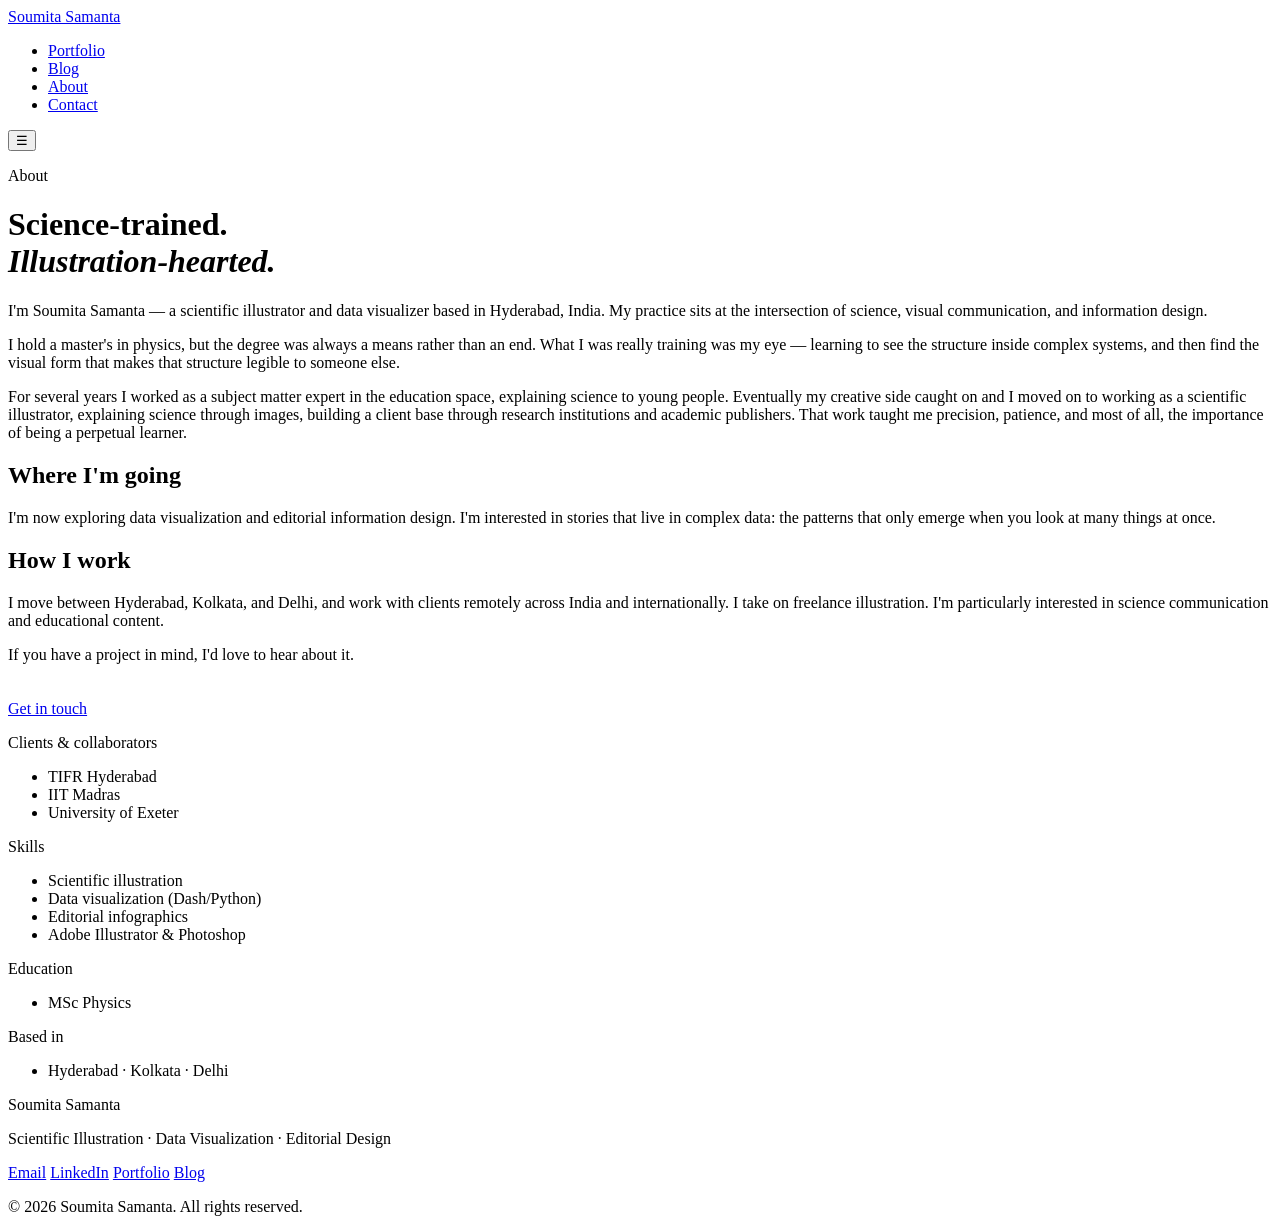
==== about.html @ adedaf54 "Add files via upload" ====
<!DOCTYPE html>
<html lang="en">
<head>
  <meta charset="UTF-8"/>
  <meta name="viewport" content="width=device-width, initial-scale=1.0"/>
  <title>About — Soumita Samanta</title>
  <link rel="stylesheet" href="css/style.css"/>
  <link rel="preconnect" href="https://fonts.googleapis.com"/>
  <link rel="preconnect" href="https://fonts.gstatic.com" crossorigin/>
  <link href="https://fonts.googleapis.com/css2?family=Cormorant+Garamond:ital,wght@0,300;0,400;0,500;1,300;1,400&family=DM+Sans:wght@300;400;500&display=swap" rel="stylesheet"/>
</head>
<body>

  <nav class="nav">
    <a href="index.html" class="nav-logo">Soumita Samanta</a>
    <ul class="nav-links">
      <li><a href="portfolio.html">Portfolio</a></li>
      <li><a href="blog.html">Blog</a></li>
      <li><a href="about.html">About</a></li>
      <li><a href="contact.html" class="nav-cta">Contact</a></li>
    </ul>
    <button class="nav-toggle" aria-label="Toggle menu">&#9776;</button>
  </nav>

  <div class="page-hero">
    <p class="page-hero-eyebrow">About</p>
    <h1 class="page-hero-title">Science-trained.<br><em style="font-style:italic; color:var(--accent)">Illustration-hearted.</em></h1>
  </div>

  <div class="about-wrap">

    <div class="about-body">
      <!-- EDIT: your about text -->
      <p>I'm Soumita Samanta — a scientific illustrator and data visualizer based in Hyderabad, India. My practice sits at the intersection of science, visual communication, and information design.</p>

      <p>I hold a master's in physics, but the degree was always a means rather than an end. What I was really training was my eye — learning to see the structure inside complex systems, and then find the visual form that makes that structure legible to someone else.</p>

      <p>For several years I worked as a subject matter expert in the education space, explaining science to young people. Eventually my creative side caught on and I moved on to working as a scientific illustrator, explaining science through images, building a client base through research institutions and academic publishers. That work taught me precision, patience, and most of all, the importance of being a perpetual learner. </p>

      <h2>Where I'm going</h2>

      <p>I'm now exploring data visualization and editorial information design. I'm interested in stories that live in complex data: the patterns that only emerge when you look at many things at once.</p>


      <h2>How I work</h2>

      <p>I move between Hyderabad, Kolkata, and Delhi, and work with clients remotely across India and internationally. I take on freelance illustration. I'm particularly interested in science communication and educational content.</p>

      <p>If you have a project in mind, I'd love to hear about it.</p>

      <div style="margin-top: 36px;">
        <a href="contact.html" class="btn-primary">Get in touch</a>
      </div>
    </div>

    <aside class="about-sidebar">

      <div class="sidebar-block">
        <p class="sidebar-label">Clients &amp; collaborators</p>
        <ul class="sidebar-list">
          <li>TIFR Hyderabad</li>
          <li>IIT Madras</li>
          <li>University of Exeter</li>
        </ul>
      </div>

      <div class="sidebar-block">
        <p class="sidebar-label">Skills</p>
        <ul class="sidebar-list">
          <li>Scientific illustration</li>
          <li>Data visualization (Dash/Python)</li>
          <li>Editorial infographics</li>
          <li>Adobe Illustrator &amp; Photoshop</li>
        </ul>
      </div>

      <div class="sidebar-block">
        <p class="sidebar-label">Education</p>
        <ul class="sidebar-list">
          <li>MSc Physics</li>
        </ul>
      </div>

      <div class="sidebar-block">
        <p class="sidebar-label">Based in</p>
        <ul class="sidebar-list">
          <li>Hyderabad · Kolkata · Delhi</li>
        </ul>
      </div>

    </aside>
  </div>

  <footer class="footer">
    <div class="footer-inner">
      <p class="footer-name">Soumita Samanta</p>
      <p class="footer-tagline">Scientific Illustration · Data Visualization · Editorial Design</p>
      <div class="footer-links">
        <a href="mailto:soumitasketches@gmail.com">Email</a>
        <a href="https://www.linkedin.com/in/soumita-samanta723/" target="_blank">LinkedIn</a>
        <a href="portfolio.html">Portfolio</a>
        <a href="blog.html">Blog</a>
      </div>
      <p class="footer-copy">© 2026 Soumita Samanta. All rights reserved.</p>
    </div>
  </footer>

  <script src="js/main.js"></script>
</body>
</html>
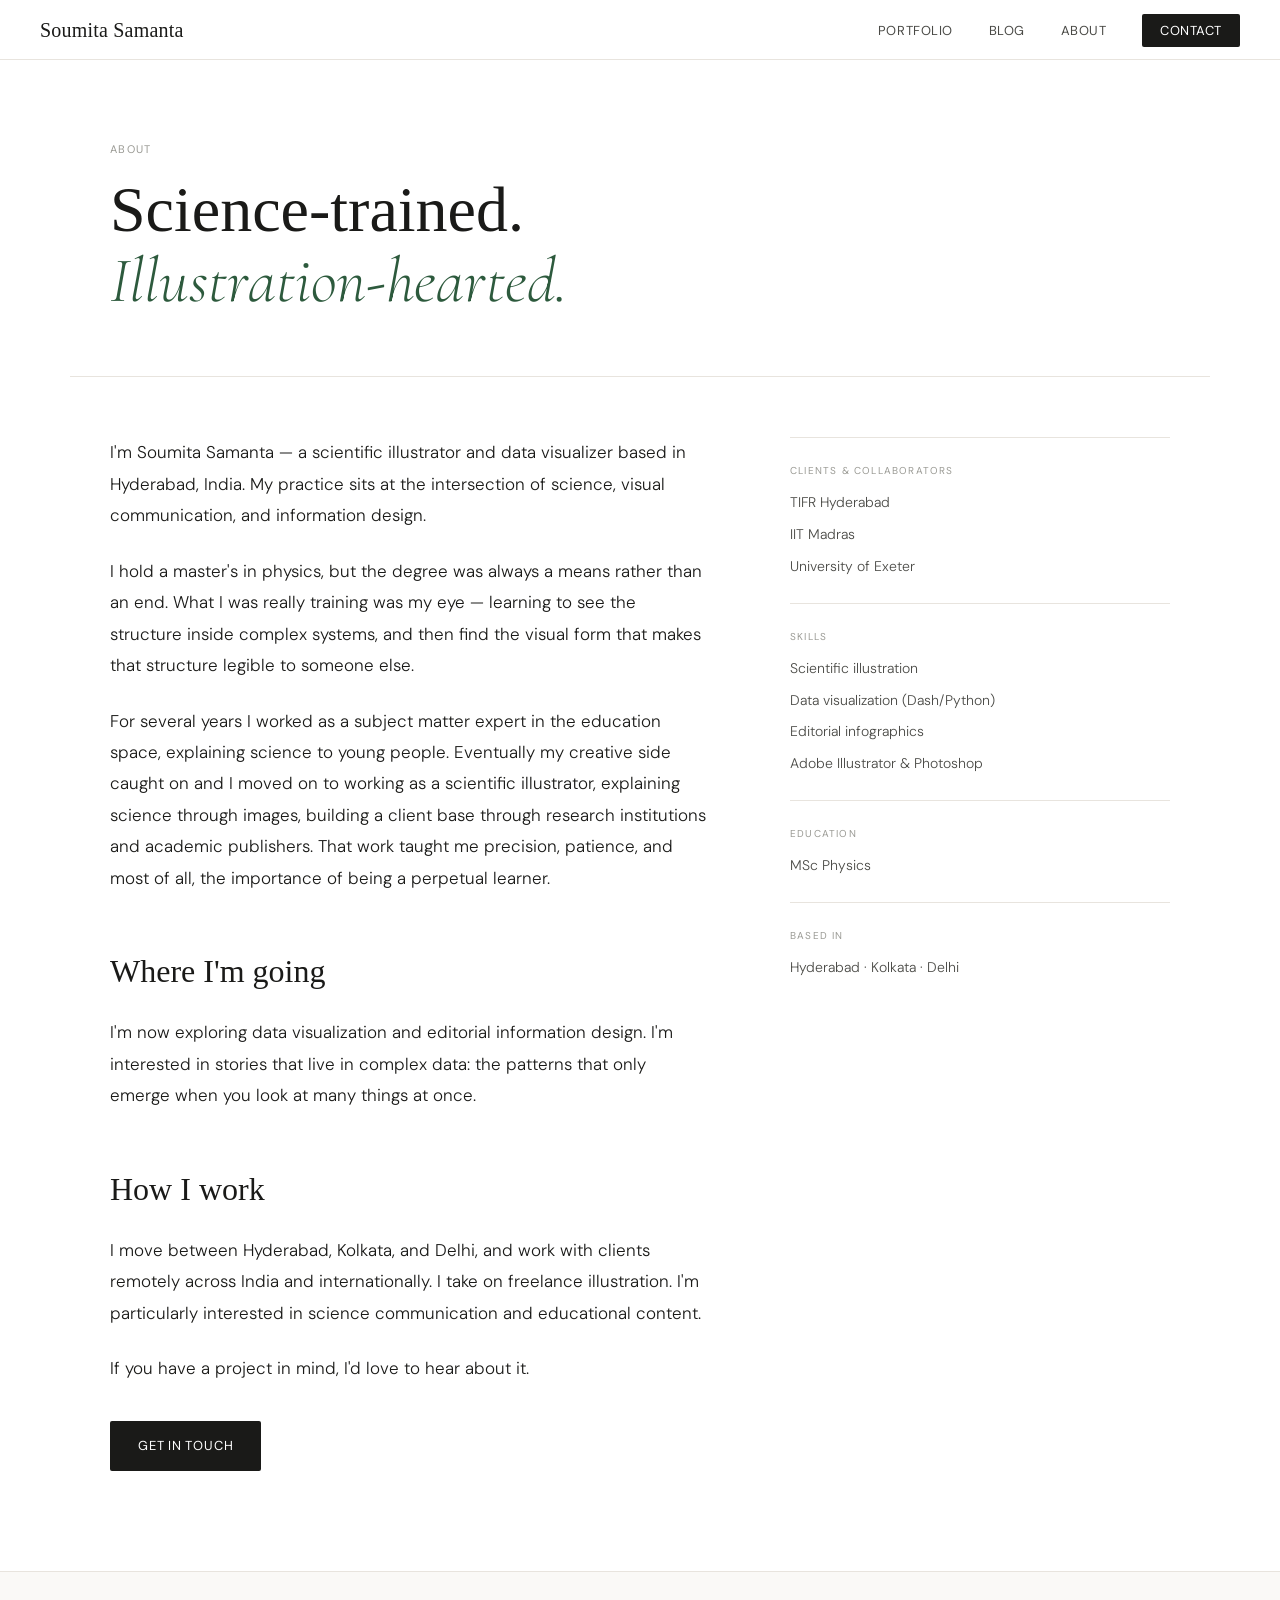
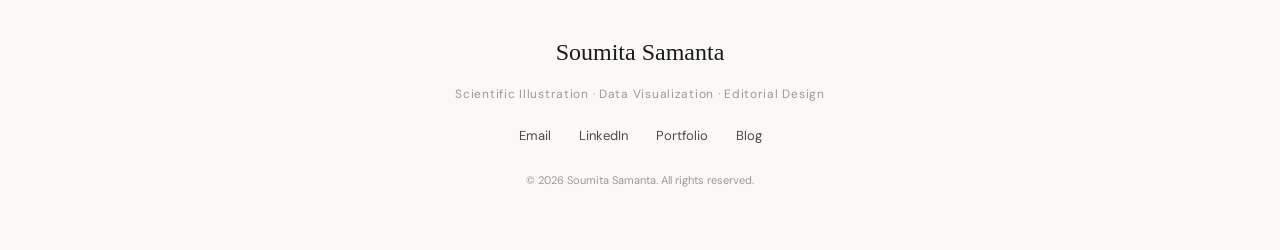
==== commit 0431cc57: "Update about.html" ====
--- a/about.html
+++ b/about.html
@@ -4,7 +4,7 @@
   <meta charset="UTF-8"/>
   <meta name="viewport" content="width=device-width, initial-scale=1.0"/>
   <title>About — Soumita Samanta</title>
-  <link rel="stylesheet" href="css/style.css"/>
+  <link rel="stylesheet" href="style.css"/>
   <link rel="preconnect" href="https://fonts.googleapis.com"/>
   <link rel="preconnect" href="https://fonts.gstatic.com" crossorigin/>
   <link href="https://fonts.googleapis.com/css2?family=Cormorant+Garamond:ital,wght@0,300;0,400;0,500;1,300;1,400&family=DM+Sans:wght@300;400;500&display=swap" rel="stylesheet"/>
@@ -105,6 +105,6 @@
     </div>
   </footer>
 
-  <script src="js/main.js"></script>
+  <script src="main.js"></script>
 </body>
 </html>
--- a/style.css
+++ b/style.css
@@ -0,0 +1,775 @@
+/* =============================================
+   SOUMITA SAMANTA — PORTFOLIO SITE
+   Clean, editorial, minimal white
+   Fonts: Cormorant Garamond (display) + DM Sans (body)
+   ============================================= */
+
+*, *::before, *::after { box-sizing: border-box; margin: 0; padding: 0; }
+
+:root {
+  --white: #ffffff;
+  --off-white: #faf9f7;
+  --paper: #f4f1ec;
+  --ink: #1a1a18;
+  --ink-mid: #4a4a46;
+  --ink-light: #9a9a94;
+  --accent: #2d5a3d;
+  --accent-warm: #8b4a2a;
+  --border: #e8e4de;
+  --font-display: 'Cormorant Garamond', Georgia, serif;
+  --font-body: 'DM Sans', system-ui, sans-serif;
+  --max-w: 1140px;
+  --radius: 2px;
+  --transition: 0.2s ease;
+}
+
+html { scroll-behavior: smooth; }
+
+body {
+  font-family: var(--font-body);
+  font-size: 16px;
+  color: var(--ink);
+  background: var(--white);
+  line-height: 1.7;
+  -webkit-font-smoothing: antialiased;
+}
+
+/* ---- NAV ---- */
+.nav {
+  position: sticky;
+  top: 0;
+  z-index: 100;
+  background: rgba(255,255,255,0.95);
+  backdrop-filter: blur(8px);
+  border-bottom: 1px solid var(--border);
+  display: flex;
+  align-items: center;
+  justify-content: space-between;
+  padding: 0 40px;
+  height: 60px;
+}
+
+.nav-logo {
+  font-family: var(--font-display);
+  font-size: 20px;
+  font-weight: 400;
+  color: var(--ink);
+  text-decoration: none;
+  letter-spacing: 0.01em;
+}
+
+.nav-links {
+  list-style: none;
+  display: flex;
+  gap: 36px;
+  align-items: center;
+}
+
+.nav-links a {
+  font-size: 13px;
+  font-weight: 400;
+  color: var(--ink-mid);
+  text-decoration: none;
+  letter-spacing: 0.04em;
+  text-transform: uppercase;
+  transition: color var(--transition);
+}
+
+.nav-links a:hover { color: var(--ink); }
+
+.nav-cta {
+  background: var(--ink) !important;
+  color: var(--white) !important;
+  padding: 8px 18px !important;
+  border-radius: var(--radius) !important;
+  transition: background var(--transition) !important;
+}
+
+.nav-cta:hover { background: var(--accent) !important; }
+
+.nav-toggle { display: none; background: none; border: none; font-size: 20px; cursor: pointer; }
+
+/* ---- HERO ---- */
+.hero {
+  max-width: var(--max-w);
+  margin: 0 auto;
+  padding: 100px 40px 80px;
+  display: grid;
+  grid-template-columns: 1fr 1fr;
+  gap: 80px;
+  align-items: center;
+  min-height: 80vh;
+}
+
+.hero-eyebrow {
+  font-size: 12px;
+  text-transform: uppercase;
+  letter-spacing: 0.12em;
+  color: var(--ink-light);
+  margin-bottom: 20px;
+  font-weight: 400;
+}
+
+.hero-title {
+  font-family: var(--font-display);
+  font-size: clamp(48px, 6vw, 80px);
+  font-weight: 300;
+  line-height: 1.05;
+  color: var(--ink);
+  margin-bottom: 24px;
+}
+
+.hero-title em {
+  font-style: italic;
+  color: var(--accent);
+}
+
+.hero-body {
+  font-size: 17px;
+  color: var(--ink-mid);
+  max-width: 420px;
+  line-height: 1.75;
+  margin-bottom: 36px;
+  font-weight: 300;
+}
+
+.hero-actions { display: flex; gap: 16px; align-items: center; }
+
+.btn-primary {
+  display: inline-block;
+  background: var(--ink);
+  color: var(--white);
+  padding: 13px 28px;
+  font-size: 13px;
+  font-weight: 400;
+  letter-spacing: 0.06em;
+  text-transform: uppercase;
+  text-decoration: none;
+  border-radius: var(--radius);
+  transition: background var(--transition);
+}
+
+.btn-primary:hover { background: var(--accent); }
+
+.btn-ghost {
+  display: inline-block;
+  color: var(--ink-mid);
+  font-size: 13px;
+  font-weight: 400;
+  letter-spacing: 0.04em;
+  text-decoration: none;
+  border-bottom: 1px solid var(--border);
+  padding-bottom: 2px;
+  transition: color var(--transition), border-color var(--transition);
+}
+
+.btn-ghost:hover { color: var(--ink); border-color: var(--ink); }
+
+.hero-image { display: flex; align-items: center; justify-content: center; }
+
+.hero-placeholder {
+  width: 360px;
+  height: 360px;
+  border-radius: 50%;
+  background: var(--paper);
+  position: relative;
+  display: flex;
+  align-items: center;
+  justify-content: center;
+}
+
+.hero-image-wrap {
+  width: 100%;
+  max-width: 460px;
+}
+
+.placeholder-ring {
+  position: absolute;
+  border-radius: 50%;
+  border: 1px solid var(--border);
+}
+.r1 { width: 360px; height: 360px; }
+.r2 { width: 280px; height: 280px; }
+.r3 { width: 200px; height: 200px; }
+
+.placeholder-label {
+  font-size: 12px;
+  color: var(--ink-light);
+  font-family: var(--font-body);
+  text-align: center;
+}
+
+/* ---- SECTIONS ---- */
+.section {
+  max-width: var(--max-w);
+  margin: 0 auto;
+  padding: 80px 40px;
+  border-top: 1px solid var(--border);
+}
+
+.section-header {
+  display: flex;
+  justify-content: space-between;
+  align-items: baseline;
+  margin-bottom: 48px;
+}
+
+.section-title {
+  font-family: var(--font-display);
+  font-size: 36px;
+  font-weight: 300;
+  color: var(--ink);
+}
+
+.section-link {
+  font-size: 13px;
+  color: var(--ink-mid);
+  text-decoration: none;
+  letter-spacing: 0.04em;
+  transition: color var(--transition);
+}
+
+.section-link:hover { color: var(--ink); }
+
+/* ---- GRIDS ---- */
+.grid-3 {
+  display: grid;
+  grid-template-columns: repeat(3, 1fr);
+  gap: 32px;
+}
+
+.grid-2 {
+  display: grid;
+  grid-template-columns: repeat(2, 1fr);
+  gap: 32px;
+}
+
+/* ---- CARDS ---- */
+.card {
+  border: 1px solid var(--border);
+  border-radius: var(--radius);
+  overflow: hidden;
+  cursor: pointer;
+  transition: border-color var(--transition), transform var(--transition);
+  background: var(--white);
+}
+
+.card:hover { border-color: var(--ink-mid); transform: translateY(-2px); }
+
+.card-img {
+  height: 200px;
+  display: flex;
+  align-items: center;
+  justify-content: center;
+  overflow: hidden;
+}
+
+.card-img img { width: 100%; height: 100%; object-fit: cover; }
+
+.card-img-placeholder {
+  font-size: 12px;
+  color: var(--ink-light);
+  font-family: var(--font-body);
+}
+
+.card-body { padding: 24px; }
+
+.card-tag {
+  font-size: 10px;
+  text-transform: uppercase;
+  letter-spacing: 0.1em;
+  color: var(--ink-light);
+  display: block;
+  margin-bottom: 10px;
+}
+
+.card-title {
+  font-family: var(--font-display);
+  font-size: 20px;
+  font-weight: 400;
+  line-height: 1.3;
+  margin-bottom: 10px;
+  color: var(--ink);
+}
+
+.card-desc {
+  font-size: 14px;
+  color: var(--ink-mid);
+  line-height: 1.65;
+  margin-bottom: 16px;
+  font-weight: 300;
+}
+
+.card-link {
+  font-size: 13px;
+  color: var(--accent);
+  text-decoration: none;
+  font-weight: 400;
+  transition: color var(--transition);
+}
+
+.card-link:hover { color: var(--ink); }
+
+/* ---- ABOUT STRIP ---- */
+.about-strip {
+  background: var(--paper);
+  border-top: 1px solid var(--border);
+  border-bottom: 1px solid var(--border);
+  padding: 80px 40px;
+}
+
+.about-strip-inner {
+  max-width: var(--max-w);
+  margin: 0 auto;
+  display: grid;
+  grid-template-columns: 1fr 1fr;
+  gap: 80px;
+  align-items: start;
+}
+
+.about-strip-eyebrow {
+  font-size: 11px;
+  text-transform: uppercase;
+  letter-spacing: 0.12em;
+  color: var(--ink-light);
+  margin-bottom: 16px;
+}
+
+.about-strip-title {
+  font-family: var(--font-display);
+  font-size: 42px;
+  font-weight: 300;
+  line-height: 1.1;
+  margin-bottom: 20px;
+}
+
+.about-strip-body {
+  font-size: 15px;
+  color: var(--ink-mid);
+  font-weight: 300;
+  line-height: 1.75;
+  margin-bottom: 28px;
+}
+
+.clients-label {
+  font-size: 11px;
+  text-transform: uppercase;
+  letter-spacing: 0.1em;
+  color: var(--ink-light);
+  margin-bottom: 16px;
+  margin-top: 8px;
+}
+
+.clients-list {
+  list-style: none;
+  display: flex;
+  flex-direction: column;
+  gap: 12px;
+}
+
+.clients-list li {
+  font-family: var(--font-display);
+  font-size: 22px;
+  font-weight: 300;
+  color: var(--ink-mid);
+  border-bottom: 1px solid var(--border);
+  padding-bottom: 12px;
+}
+
+/* ---- BLOG CARDS ---- */
+.blog-card {
+  padding: 32px 0;
+  border-bottom: 1px solid var(--border);
+}
+
+.blog-date {
+  font-size: 11px;
+  text-transform: uppercase;
+  letter-spacing: 0.1em;
+  color: var(--ink-light);
+  display: block;
+  margin-bottom: 10px;
+}
+
+.blog-title {
+  font-family: var(--font-display);
+  font-size: 24px;
+  font-weight: 400;
+  line-height: 1.3;
+  margin-bottom: 10px;
+}
+
+.blog-title a {
+  color: var(--ink);
+  text-decoration: none;
+  transition: color var(--transition);
+}
+
+.blog-title a:hover { color: var(--accent); }
+
+.blog-excerpt {
+  font-size: 14px;
+  color: var(--ink-mid);
+  font-weight: 300;
+  line-height: 1.65;
+  margin-bottom: 14px;
+}
+
+/* ---- FOOTER ---- */
+.footer {
+  border-top: 1px solid var(--border);
+  background: var(--off-white);
+  padding: 60px 40px;
+}
+
+.footer-inner {
+  max-width: var(--max-w);
+  margin: 0 auto;
+  display: flex;
+  flex-direction: column;
+  align-items: center;
+  gap: 12px;
+  text-align: center;
+}
+
+.footer-name {
+  font-family: var(--font-display);
+  font-size: 24px;
+  font-weight: 300;
+}
+
+.footer-tagline {
+  font-size: 12px;
+  color: var(--ink-light);
+  letter-spacing: 0.06em;
+}
+
+.footer-links {
+  display: flex;
+  gap: 28px;
+  margin: 8px 0;
+}
+
+.footer-links a {
+  font-size: 13px;
+  color: var(--ink-mid);
+  text-decoration: none;
+  transition: color var(--transition);
+}
+
+.footer-links a:hover { color: var(--ink); }
+
+.footer-copy {
+  font-size: 11px;
+  color: var(--ink-light);
+  margin-top: 4px;
+}
+
+/* ---- PAGE HERO (inner pages) ---- */
+.page-hero {
+  max-width: var(--max-w);
+  margin: 0 auto;
+  padding: 80px 40px 60px;
+  border-bottom: 1px solid var(--border);
+}
+
+.page-hero-eyebrow {
+  font-size: 11px;
+  text-transform: uppercase;
+  letter-spacing: 0.12em;
+  color: var(--ink-light);
+  margin-bottom: 16px;
+}
+
+.page-hero-title {
+  font-family: var(--font-display);
+  font-size: clamp(40px, 5vw, 64px);
+  font-weight: 300;
+  line-height: 1.1;
+}
+
+.page-hero-body {
+  font-size: 17px;
+  color: var(--ink-mid);
+  font-weight: 300;
+  max-width: 560px;
+  margin-top: 16px;
+  line-height: 1.75;
+}
+
+/* ---- PORTFOLIO FILTER ---- */
+.filter-bar {
+  max-width: var(--max-w);
+  margin: 0 auto;
+  padding: 32px 40px 0;
+  display: flex;
+  gap: 8px;
+  flex-wrap: wrap;
+}
+
+.filter-btn {
+  background: none;
+  border: 1px solid var(--border);
+  color: var(--ink-mid);
+  font-family: var(--font-body);
+  font-size: 12px;
+  letter-spacing: 0.06em;
+  text-transform: uppercase;
+  padding: 7px 16px;
+  border-radius: 100px;
+  cursor: pointer;
+  transition: all var(--transition);
+}
+
+.filter-btn:hover, .filter-btn.active {
+  background: var(--ink);
+  color: var(--white);
+  border-color: var(--ink);
+}
+
+/* ---- PORTFOLIO GRID ---- */
+.portfolio-grid {
+  max-width: var(--max-w);
+  margin: 0 auto;
+  padding: 40px 40px 80px;
+  display: grid;
+  grid-template-columns: repeat(auto-fill, minmax(320px, 1fr));
+  gap: 32px;
+}
+
+.portfolio-item { display: none; }
+.portfolio-item.visible { display: block; }
+
+/* ---- BLOG LIST ---- */
+.blog-list {
+  max-width: 720px;
+  margin: 0 auto;
+  padding: 60px 40px 80px;
+}
+
+.blog-list-item {
+  display: grid;
+  grid-template-columns: 100px 1fr;
+  gap: 32px;
+  padding: 36px 0;
+  border-bottom: 1px solid var(--border);
+  align-items: start;
+}
+
+.blog-list-date {
+  font-size: 12px;
+  color: var(--ink-light);
+  text-transform: uppercase;
+  letter-spacing: 0.08em;
+  line-height: 1.4;
+  padding-top: 4px;
+}
+
+.blog-list-title {
+  font-family: var(--font-display);
+  font-size: 26px;
+  font-weight: 400;
+  line-height: 1.25;
+  margin-bottom: 10px;
+}
+
+.blog-list-title a {
+  color: var(--ink);
+  text-decoration: none;
+  transition: color var(--transition);
+}
+
+.blog-list-title a:hover { color: var(--accent); }
+
+.blog-list-excerpt {
+  font-size: 14px;
+  color: var(--ink-mid);
+  font-weight: 300;
+  line-height: 1.65;
+  margin-bottom: 12px;
+}
+
+/* ---- BLOG POST ---- */
+.post-wrap {
+  max-width: 680px;
+  margin: 0 auto;
+  padding: 60px 40px 100px;
+}
+
+.post-header { margin-bottom: 48px; border-bottom: 1px solid var(--border); padding-bottom: 36px; }
+
+.post-meta {
+  font-size: 12px;
+  color: var(--ink-light);
+  text-transform: uppercase;
+  letter-spacing: 0.1em;
+  margin-bottom: 16px;
+}
+
+.post-title {
+  font-family: var(--font-display);
+  font-size: clamp(32px, 4vw, 52px);
+  font-weight: 300;
+  line-height: 1.1;
+  margin-bottom: 16px;
+}
+
+.post-subtitle {
+  font-size: 18px;
+  color: var(--ink-mid);
+  font-weight: 300;
+  font-style: italic;
+  font-family: var(--font-display);
+}
+
+.post-body { font-size: 17px; font-weight: 300; line-height: 1.85; color: var(--ink); }
+.post-body p { margin-bottom: 24px; }
+.post-body h2 { font-family: var(--font-display); font-size: 30px; font-weight: 400; margin: 48px 0 16px; }
+.post-body h3 { font-family: var(--font-display); font-size: 22px; font-weight: 400; margin: 36px 0 12px; }
+.post-body blockquote {
+  border-left: 2px solid var(--accent);
+  padding: 4px 0 4px 24px;
+  margin: 36px 0;
+  font-family: var(--font-display);
+  font-size: 22px;
+  font-style: italic;
+  color: var(--ink-mid);
+}
+.post-body img { width: 100%; border-radius: var(--radius); margin: 36px 0; }
+
+/* ---- ABOUT PAGE ---- */
+.about-wrap {
+  max-width: var(--max-w);
+  margin: 0 auto;
+  padding: 60px 40px 100px;
+  display: grid;
+  grid-template-columns: 1fr 380px;
+  gap: 80px;
+  align-items: start;
+}
+
+.about-body { font-size: 17px; font-weight: 300; line-height: 1.85; color: var(--ink); }
+.about-body p { margin-bottom: 24px; }
+.about-body h2 { font-family: var(--font-display); font-size: 32px; font-weight: 300; margin: 48px 0 16px; }
+
+.about-sidebar {}
+
+.sidebar-block {
+  border-top: 1px solid var(--border);
+  padding: 24px 0;
+}
+
+.sidebar-label {
+  font-size: 10px;
+  text-transform: uppercase;
+  letter-spacing: 0.12em;
+  color: var(--ink-light);
+  margin-bottom: 12px;
+}
+
+.sidebar-list {
+  list-style: none;
+  display: flex;
+  flex-direction: column;
+  gap: 8px;
+}
+
+.sidebar-list li {
+  font-size: 14px;
+  color: var(--ink-mid);
+  font-weight: 300;
+}
+
+/* ---- CONTACT PAGE ---- */
+.contact-wrap {
+  max-width: 640px;
+  margin: 0 auto;
+  padding: 60px 40px 100px;
+}
+
+.contact-intro {
+  font-size: 17px;
+  color: var(--ink-mid);
+  font-weight: 300;
+  line-height: 1.75;
+  margin-bottom: 48px;
+}
+
+.form-group { margin-bottom: 24px; }
+
+.form-label {
+  display: block;
+  font-size: 11px;
+  text-transform: uppercase;
+  letter-spacing: 0.1em;
+  color: var(--ink-light);
+  margin-bottom: 8px;
+}
+
+.form-input, .form-textarea {
+  width: 100%;
+  border: 1px solid var(--border);
+  border-radius: var(--radius);
+  padding: 12px 16px;
+  font-family: var(--font-body);
+  font-size: 15px;
+  font-weight: 300;
+  color: var(--ink);
+  background: var(--white);
+  transition: border-color var(--transition);
+  outline: none;
+}
+
+.form-input:focus, .form-textarea:focus { border-color: var(--ink); }
+
+.form-textarea { height: 160px; resize: vertical; }
+
+.form-submit {
+  background: var(--ink);
+  color: var(--white);
+  border: none;
+  padding: 14px 32px;
+  font-family: var(--font-body);
+  font-size: 13px;
+  font-weight: 400;
+  letter-spacing: 0.08em;
+  text-transform: uppercase;
+  border-radius: var(--radius);
+  cursor: pointer;
+  transition: background var(--transition);
+}
+
+.form-submit:hover { background: var(--accent); }
+
+.contact-alt {
+  margin-top: 48px;
+  padding-top: 36px;
+  border-top: 1px solid var(--border);
+  font-size: 14px;
+  color: var(--ink-mid);
+  font-weight: 300;
+}
+
+.contact-alt a { color: var(--accent); text-decoration: none; }
+
+/* ---- RESPONSIVE ---- */
+@media (max-width: 900px) {
+  .hero { grid-template-columns: 1fr; gap: 48px; padding: 60px 24px; min-height: auto; }
+  .hero-image { display: none; }
+  .grid-3, .grid-2 { grid-template-columns: 1fr; }
+  .about-strip-inner { grid-template-columns: 1fr; gap: 40px; }
+  .about-wrap { grid-template-columns: 1fr; }
+  .blog-list-item { grid-template-columns: 1fr; gap: 8px; }
+  .nav { padding: 0 24px; }
+  .nav-links { display: none; }
+  .nav-toggle { display: block; }
+  .section, .portfolio-grid, .blog-list, .post-wrap, .contact-wrap { padding-left: 24px; padding-right: 24px; }
+  .about-strip { padding: 60px 24px; }
+  .page-hero { padding: 60px 24px 40px; }
+}
+
+@media (max-width: 600px) {
+  .hero-title { font-size: 40px; }
+  .section-title { font-size: 28px; }
+  .portfolio-grid { grid-template-columns: 1fr; }
+}
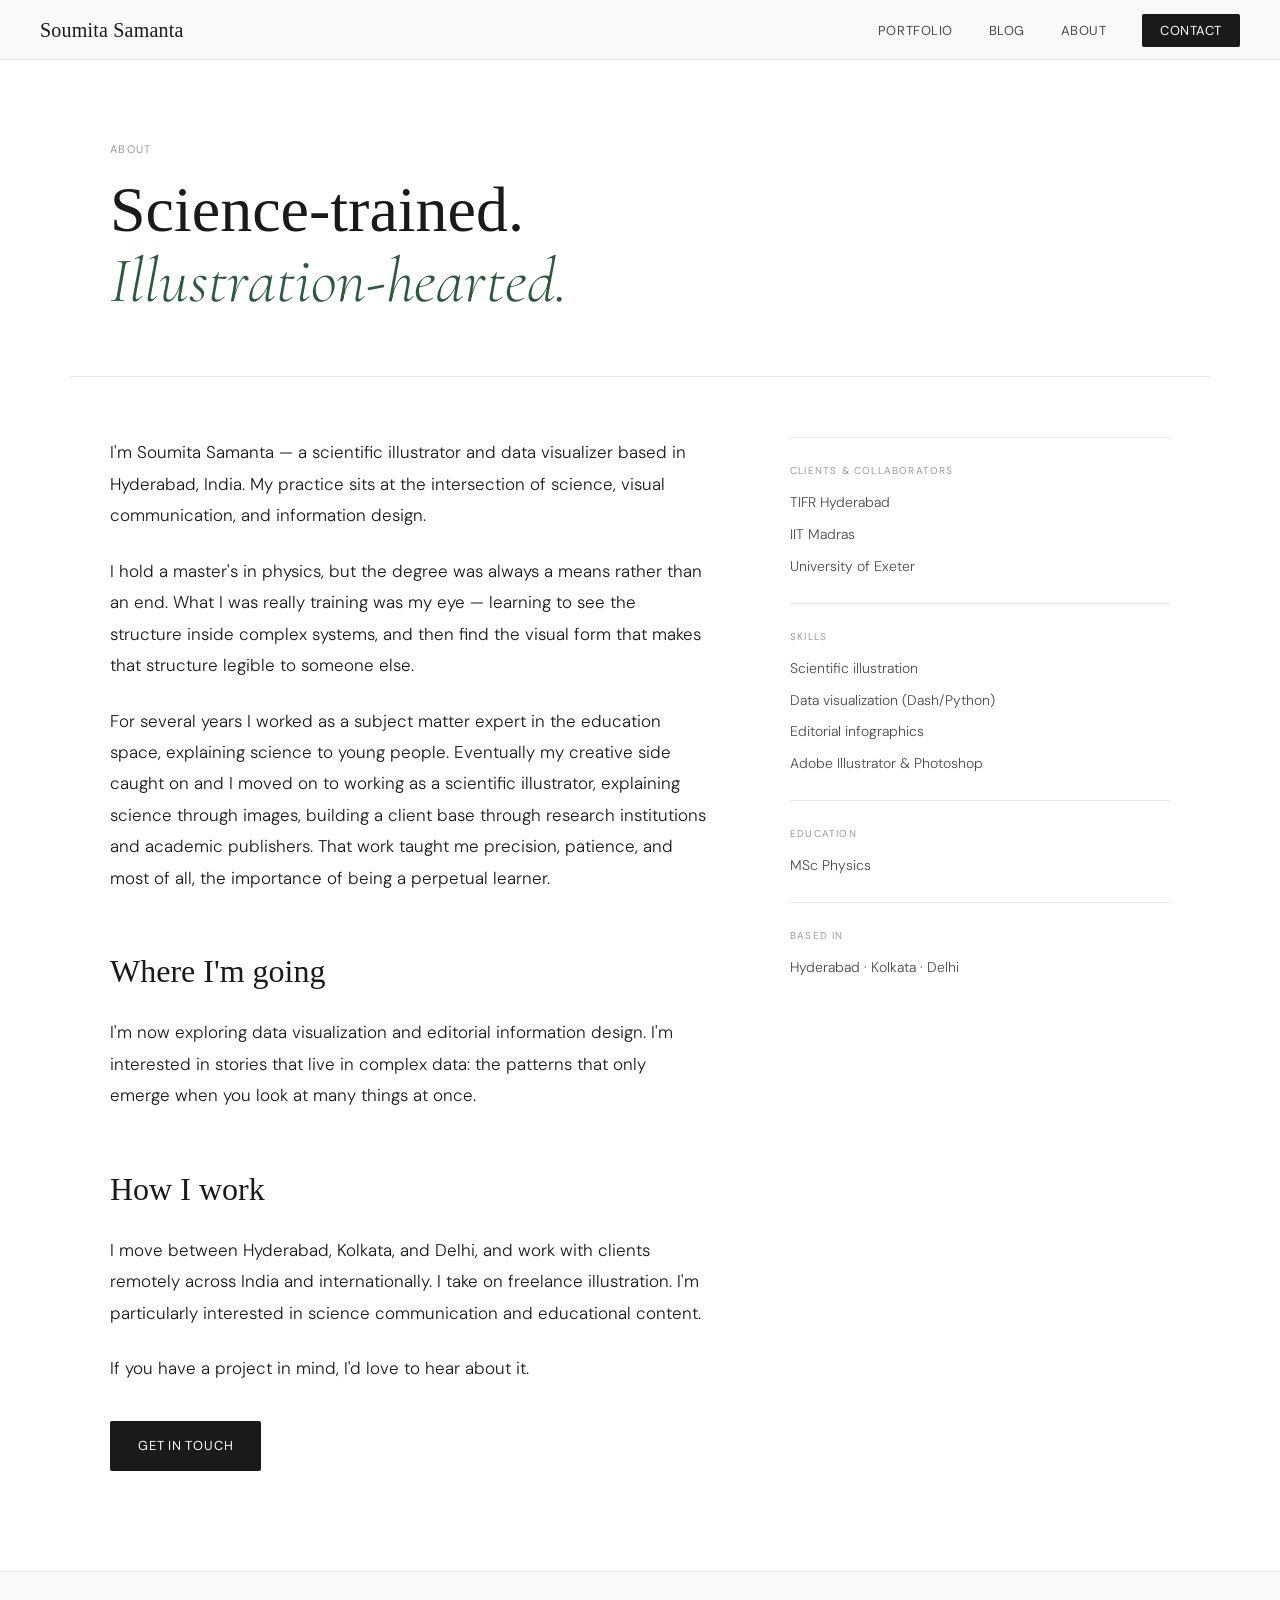
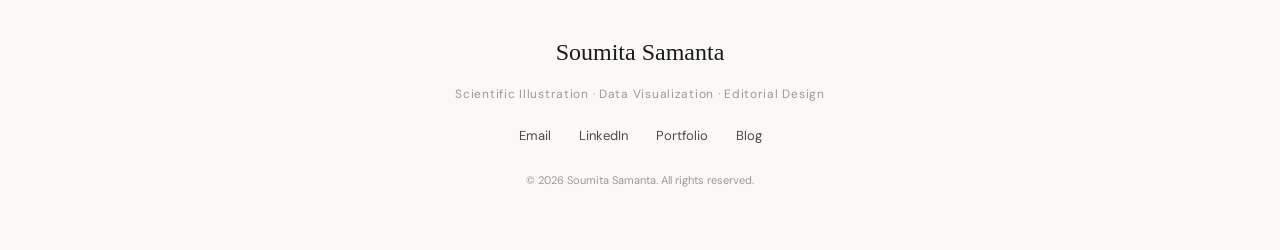
==== commit b7b521f8: "Favicon Added" ====
--- a/about.html
+++ b/about.html
@@ -3,8 +3,9 @@
 <head>
   <meta charset="UTF-8"/>
   <meta name="viewport" content="width=device-width, initial-scale=1.0"/>
+  <link rel="icon" type="image/png" href="favicon.png"/>
   <title>About — Soumita Samanta</title>
-  <link rel="stylesheet" href="style.css"/>
+  <link rel="stylesheet" href="css/style.css"/>
   <link rel="preconnect" href="https://fonts.googleapis.com"/>
   <link rel="preconnect" href="https://fonts.gstatic.com" crossorigin/>
   <link href="https://fonts.googleapis.com/css2?family=Cormorant+Garamond:ital,wght@0,300;0,400;0,500;1,300;1,400&family=DM+Sans:wght@300;400;500&display=swap" rel="stylesheet"/>
@@ -105,6 +106,6 @@
     </div>
   </footer>
 
-  <script src="main.js"></script>
+  <script src="js/main.js"></script>
 </body>
 </html>
--- a/css/style.css
+++ b/css/style.css
@@ -0,0 +1,775 @@
+/* =============================================
+   SOUMITA SAMANTA — PORTFOLIO SITE
+   Clean, editorial, minimal white
+   Fonts: Cormorant Garamond (display) + DM Sans (body)
+   ============================================= */
+
+*, *::before, *::after { box-sizing: border-box; margin: 0; padding: 0; }
+
+:root {
+  --white: #ffffff;
+  --off-white: #faf9f7;
+  --paper: #f4f1ec;
+  --ink: #1a1a18;
+  --ink-mid: #4a4a46;
+  --ink-light: #9a9a94;
+  --accent: #2d5a3d;
+  --accent-warm: #8b4a2a;
+  --border: #e8e4de;
+  --font-display: 'Cormorant Garamond', Georgia, serif;
+  --font-body: 'DM Sans', system-ui, sans-serif;
+  --max-w: 1140px;
+  --radius: 2px;
+  --transition: 0.2s ease;
+}
+
+html { scroll-behavior: smooth; }
+
+body {
+  font-family: var(--font-body);
+  font-size: 16px;
+  color: var(--ink);
+  background: var(--white);
+  line-height: 1.7;
+  -webkit-font-smoothing: antialiased;
+}
+
+/* ---- NAV ---- */
+.nav {
+  position: sticky;
+  top: 0;
+  z-index: 100;
+  background: var(--off-white);
+  backdrop-filter: blur(8px);
+  border-bottom: 1px solid var(--border);
+  display: flex;
+  align-items: center;
+  justify-content: space-between;
+  padding: 0 40px;
+  height: 60px;
+}
+
+.nav-logo {
+  font-family: var(--font-display);
+  font-size: 20px;
+  font-weight: 400;
+  color: var(--ink);
+  text-decoration: none;
+  letter-spacing: 0.01em;
+}
+
+.nav-links {
+  list-style: none;
+  display: flex;
+  gap: 36px;
+  align-items: center;
+}
+
+.nav-links a {
+  font-size: 13px;
+  font-weight: 400;
+  color: var(--ink-mid);
+  text-decoration: none;
+  letter-spacing: 0.04em;
+  text-transform: uppercase;
+  transition: color var(--transition);
+}
+
+.nav-links a:hover { color: var(--ink); }
+
+.nav-cta {
+  background: var(--ink) !important;
+  color: var(--white) !important;
+  padding: 8px 18px !important;
+  border-radius: var(--radius) !important;
+  transition: background var(--transition) !important;
+}
+
+.nav-cta:hover { background: var(--accent) !important; }
+
+.nav-toggle { display: none; background: none; border: none; font-size: 20px; cursor: pointer; }
+
+/* ---- HERO ---- */
+.hero {
+  max-width: var(--max-w);
+  margin: 0 auto;
+  padding: 100px 40px 80px;
+  display: grid;
+  grid-template-columns: 1fr 1fr;
+  gap: 80px;
+  align-items: center;
+  min-height: 80vh;
+}
+
+.hero-eyebrow {
+  font-size: 12px;
+  text-transform: uppercase;
+  letter-spacing: 0.12em;
+  color: var(--ink-light);
+  margin-bottom: 20px;
+  font-weight: 400;
+}
+
+.hero-title {
+  font-family: var(--font-display);
+  font-size: clamp(48px, 6vw, 80px);
+  font-weight: 300;
+  line-height: 1.05;
+  color: var(--ink);
+  margin-bottom: 24px;
+}
+
+.hero-title em {
+  font-style: italic;
+  color: var(--accent);
+}
+
+.hero-body {
+  font-size: 17px;
+  color: var(--ink-mid);
+  max-width: 420px;
+  line-height: 1.75;
+  margin-bottom: 36px;
+  font-weight: 300;
+}
+
+.hero-actions { display: flex; gap: 16px; align-items: center; }
+
+.btn-primary {
+  display: inline-block;
+  background: var(--ink);
+  color: var(--white);
+  padding: 13px 28px;
+  font-size: 13px;
+  font-weight: 400;
+  letter-spacing: 0.06em;
+  text-transform: uppercase;
+  text-decoration: none;
+  border-radius: var(--radius);
+  transition: background var(--transition);
+}
+
+.btn-primary:hover { background: var(--accent); }
+
+.btn-ghost {
+  display: inline-block;
+  color: var(--ink-mid);
+  font-size: 13px;
+  font-weight: 400;
+  letter-spacing: 0.04em;
+  text-decoration: none;
+  border-bottom: 1px solid var(--border);
+  padding-bottom: 2px;
+  transition: color var(--transition), border-color var(--transition);
+}
+
+.btn-ghost:hover { color: var(--ink); border-color: var(--ink); }
+
+.hero-image { display: flex; align-items: center; justify-content: center; }
+
+.hero-placeholder {
+  width: 360px;
+  height: 360px;
+  border-radius: 50%;
+  background: var(--paper);
+  position: relative;
+  display: flex;
+  align-items: center;
+  justify-content: center;
+}
+
+.hero-image-wrap {
+  width: 100%;
+  max-width: 460px;
+}
+
+.placeholder-ring {
+  position: absolute;
+  border-radius: 50%;
+  border: 1px solid var(--border);
+}
+.r1 { width: 360px; height: 360px; }
+.r2 { width: 280px; height: 280px; }
+.r3 { width: 200px; height: 200px; }
+
+.placeholder-label {
+  font-size: 12px;
+  color: var(--ink-light);
+  font-family: var(--font-body);
+  text-align: center;
+}
+
+/* ---- SECTIONS ---- */
+.section {
+  max-width: var(--max-w);
+  margin: 0 auto;
+  padding: 80px 40px;
+  border-top: 1px solid var(--border);
+}
+
+.section-header {
+  display: flex;
+  justify-content: space-between;
+  align-items: baseline;
+  margin-bottom: 48px;
+}
+
+.section-title {
+  font-family: var(--font-display);
+  font-size: 36px;
+  font-weight: 300;
+  color: var(--ink);
+}
+
+.section-link {
+  font-size: 13px;
+  color: var(--ink-mid);
+  text-decoration: none;
+  letter-spacing: 0.04em;
+  transition: color var(--transition);
+}
+
+.section-link:hover { color: var(--ink); }
+
+/* ---- GRIDS ---- */
+.grid-3 {
+  display: grid;
+  grid-template-columns: repeat(3, 1fr);
+  gap: 32px;
+}
+
+.grid-2 {
+  display: grid;
+  grid-template-columns: repeat(2, 1fr);
+  gap: 32px;
+}
+
+/* ---- CARDS ---- */
+.card {
+  border: 1px solid var(--border);
+  border-radius: var(--radius);
+  overflow: hidden;
+  cursor: pointer;
+  transition: border-color var(--transition), transform var(--transition);
+  background: var(--white);
+}
+
+.card:hover { border-color: var(--ink-mid); transform: translateY(-2px); }
+
+.card-img {
+  height: 200px;
+  display: flex;
+  align-items: center;
+  justify-content: center;
+  overflow: hidden;
+}
+
+.card-img img { width: 100%; height: 100%; object-fit: cover; }
+
+.card-img-placeholder {
+  font-size: 12px;
+  color: var(--ink-light);
+  font-family: var(--font-body);
+}
+
+.card-body { padding: 24px; }
+
+.card-tag {
+  font-size: 10px;
+  text-transform: uppercase;
+  letter-spacing: 0.1em;
+  color: var(--ink-light);
+  display: block;
+  margin-bottom: 10px;
+}
+
+.card-title {
+  font-family: var(--font-display);
+  font-size: 20px;
+  font-weight: 400;
+  line-height: 1.3;
+  margin-bottom: 10px;
+  color: var(--ink);
+}
+
+.card-desc {
+  font-size: 14px;
+  color: var(--ink-mid);
+  line-height: 1.65;
+  margin-bottom: 16px;
+  font-weight: 300;
+}
+
+.card-link {
+  font-size: 13px;
+  color: var(--accent);
+  text-decoration: none;
+  font-weight: 400;
+  transition: color var(--transition);
+}
+
+.card-link:hover { color: var(--ink); }
+
+/* ---- ABOUT STRIP ---- */
+.about-strip {
+  background: var(--paper);
+  border-top: 1px solid var(--border);
+  border-bottom: 1px solid var(--border);
+  padding: 80px 40px;
+}
+
+.about-strip-inner {
+  max-width: var(--max-w);
+  margin: 0 auto;
+  display: grid;
+  grid-template-columns: 1fr 1fr;
+  gap: 80px;
+  align-items: start;
+}
+
+.about-strip-eyebrow {
+  font-size: 11px;
+  text-transform: uppercase;
+  letter-spacing: 0.12em;
+  color: var(--ink-light);
+  margin-bottom: 16px;
+}
+
+.about-strip-title {
+  font-family: var(--font-display);
+  font-size: 42px;
+  font-weight: 300;
+  line-height: 1.1;
+  margin-bottom: 20px;
+}
+
+.about-strip-body {
+  font-size: 15px;
+  color: var(--ink-mid);
+  font-weight: 300;
+  line-height: 1.75;
+  margin-bottom: 28px;
+}
+
+.clients-label {
+  font-size: 11px;
+  text-transform: uppercase;
+  letter-spacing: 0.1em;
+  color: var(--ink-light);
+  margin-bottom: 16px;
+  margin-top: 8px;
+}
+
+.clients-list {
+  list-style: none;
+  display: flex;
+  flex-direction: column;
+  gap: 12px;
+}
+
+.clients-list li {
+  font-family: var(--font-display);
+  font-size: 22px;
+  font-weight: 300;
+  color: var(--ink-mid);
+  border-bottom: 1px solid var(--border);
+  padding-bottom: 12px;
+}
+
+/* ---- BLOG CARDS ---- */
+.blog-card {
+  padding: 32px 0;
+  border-bottom: 1px solid var(--border);
+}
+
+.blog-date {
+  font-size: 11px;
+  text-transform: uppercase;
+  letter-spacing: 0.1em;
+  color: var(--ink-light);
+  display: block;
+  margin-bottom: 10px;
+}
+
+.blog-title {
+  font-family: var(--font-display);
+  font-size: 24px;
+  font-weight: 400;
+  line-height: 1.3;
+  margin-bottom: 10px;
+}
+
+.blog-title a {
+  color: var(--ink);
+  text-decoration: none;
+  transition: color var(--transition);
+}
+
+.blog-title a:hover { color: var(--accent); }
+
+.blog-excerpt {
+  font-size: 14px;
+  color: var(--ink-mid);
+  font-weight: 300;
+  line-height: 1.65;
+  margin-bottom: 14px;
+}
+
+/* ---- FOOTER ---- */
+.footer {
+  border-top: 1px solid var(--border);
+  background: var(--off-white);
+  padding: 60px 40px;
+}
+
+.footer-inner {
+  max-width: var(--max-w);
+  margin: 0 auto;
+  display: flex;
+  flex-direction: column;
+  align-items: center;
+  gap: 12px;
+  text-align: center;
+}
+
+.footer-name {
+  font-family: var(--font-display);
+  font-size: 24px;
+  font-weight: 300;
+}
+
+.footer-tagline {
+  font-size: 12px;
+  color: var(--ink-light);
+  letter-spacing: 0.06em;
+}
+
+.footer-links {
+  display: flex;
+  gap: 28px;
+  margin: 8px 0;
+}
+
+.footer-links a {
+  font-size: 13px;
+  color: var(--ink-mid);
+  text-decoration: none;
+  transition: color var(--transition);
+}
+
+.footer-links a:hover { color: var(--ink); }
+
+.footer-copy {
+  font-size: 11px;
+  color: var(--ink-light);
+  margin-top: 4px;
+}
+
+/* ---- PAGE HERO (inner pages) ---- */
+.page-hero {
+  max-width: var(--max-w);
+  margin: 0 auto;
+  padding: 80px 40px 60px;
+  border-bottom: 1px solid var(--border);
+}
+
+.page-hero-eyebrow {
+  font-size: 11px;
+  text-transform: uppercase;
+  letter-spacing: 0.12em;
+  color: var(--ink-light);
+  margin-bottom: 16px;
+}
+
+.page-hero-title {
+  font-family: var(--font-display);
+  font-size: clamp(40px, 5vw, 64px);
+  font-weight: 300;
+  line-height: 1.1;
+}
+
+.page-hero-body {
+  font-size: 17px;
+  color: var(--ink-mid);
+  font-weight: 300;
+  max-width: 560px;
+  margin-top: 16px;
+  line-height: 1.75;
+}
+
+/* ---- PORTFOLIO FILTER ---- */
+.filter-bar {
+  max-width: var(--max-w);
+  margin: 0 auto;
+  padding: 32px 40px 0;
+  display: flex;
+  gap: 8px;
+  flex-wrap: wrap;
+}
+
+.filter-btn {
+  background: none;
+  border: 1px solid var(--border);
+  color: var(--ink-mid);
+  font-family: var(--font-body);
+  font-size: 12px;
+  letter-spacing: 0.06em;
+  text-transform: uppercase;
+  padding: 7px 16px;
+  border-radius: 100px;
+  cursor: pointer;
+  transition: all var(--transition);
+}
+
+.filter-btn:hover, .filter-btn.active {
+  background: var(--ink);
+  color: var(--white);
+  border-color: var(--ink);
+}
+
+/* ---- PORTFOLIO GRID ---- */
+.portfolio-grid {
+  max-width: var(--max-w);
+  margin: 0 auto;
+  padding: 40px 40px 80px;
+  display: grid;
+  grid-template-columns: repeat(auto-fill, minmax(320px, 1fr));
+  gap: 32px;
+}
+
+.portfolio-item { display: none; }
+.portfolio-item.visible { display: block; }
+
+/* ---- BLOG LIST ---- */
+.blog-list {
+  max-width: 720px;
+  margin: 0 auto;
+  padding: 60px 40px 80px;
+}
+
+.blog-list-item {
+  display: grid;
+  grid-template-columns: 100px 1fr;
+  gap: 32px;
+  padding: 36px 0;
+  border-bottom: 1px solid var(--border);
+  align-items: start;
+}
+
+.blog-list-date {
+  font-size: 12px;
+  color: var(--ink-light);
+  text-transform: uppercase;
+  letter-spacing: 0.08em;
+  line-height: 1.4;
+  padding-top: 4px;
+}
+
+.blog-list-title {
+  font-family: var(--font-display);
+  font-size: 26px;
+  font-weight: 400;
+  line-height: 1.25;
+  margin-bottom: 10px;
+}
+
+.blog-list-title a {
+  color: var(--ink);
+  text-decoration: none;
+  transition: color var(--transition);
+}
+
+.blog-list-title a:hover { color: var(--accent); }
+
+.blog-list-excerpt {
+  font-size: 14px;
+  color: var(--ink-mid);
+  font-weight: 300;
+  line-height: 1.65;
+  margin-bottom: 12px;
+}
+
+/* ---- BLOG POST ---- */
+.post-wrap {
+  max-width: 680px;
+  margin: 0 auto;
+  padding: 60px 40px 100px;
+}
+
+.post-header { margin-bottom: 48px; border-bottom: 1px solid var(--border); padding-bottom: 36px; }
+
+.post-meta {
+  font-size: 12px;
+  color: var(--ink-light);
+  text-transform: uppercase;
+  letter-spacing: 0.1em;
+  margin-bottom: 16px;
+}
+
+.post-title {
+  font-family: var(--font-display);
+  font-size: clamp(32px, 4vw, 52px);
+  font-weight: 300;
+  line-height: 1.1;
+  margin-bottom: 16px;
+}
+
+.post-subtitle {
+  font-size: 18px;
+  color: var(--ink-mid);
+  font-weight: 300;
+  font-style: italic;
+  font-family: var(--font-display);
+}
+
+.post-body { font-size: 17px; font-weight: 300; line-height: 1.85; color: var(--ink); }
+.post-body p { margin-bottom: 24px; }
+.post-body h2 { font-family: var(--font-display); font-size: 30px; font-weight: 400; margin: 48px 0 16px; }
+.post-body h3 { font-family: var(--font-display); font-size: 22px; font-weight: 400; margin: 36px 0 12px; }
+.post-body blockquote {
+  border-left: 2px solid var(--accent);
+  padding: 4px 0 4px 24px;
+  margin: 36px 0;
+  font-family: var(--font-display);
+  font-size: 22px;
+  font-style: italic;
+  color: var(--ink-mid);
+}
+.post-body img { width: 100%; border-radius: var(--radius); margin: 36px 0; }
+
+/* ---- ABOUT PAGE ---- */
+.about-wrap {
+  max-width: var(--max-w);
+  margin: 0 auto;
+  padding: 60px 40px 100px;
+  display: grid;
+  grid-template-columns: 1fr 380px;
+  gap: 80px;
+  align-items: start;
+}
+
+.about-body { font-size: 17px; font-weight: 300; line-height: 1.85; color: var(--ink); }
+.about-body p { margin-bottom: 24px; }
+.about-body h2 { font-family: var(--font-display); font-size: 32px; font-weight: 300; margin: 48px 0 16px; }
+
+.about-sidebar {}
+
+.sidebar-block {
+  border-top: 1px solid var(--border);
+  padding: 24px 0;
+}
+
+.sidebar-label {
+  font-size: 10px;
+  text-transform: uppercase;
+  letter-spacing: 0.12em;
+  color: var(--ink-light);
+  margin-bottom: 12px;
+}
+
+.sidebar-list {
+  list-style: none;
+  display: flex;
+  flex-direction: column;
+  gap: 8px;
+}
+
+.sidebar-list li {
+  font-size: 14px;
+  color: var(--ink-mid);
+  font-weight: 300;
+}
+
+/* ---- CONTACT PAGE ---- */
+.contact-wrap {
+  max-width: 640px;
+  margin: 0 auto;
+  padding: 60px 40px 100px;
+}
+
+.contact-intro {
+  font-size: 17px;
+  color: var(--ink-mid);
+  font-weight: 300;
+  line-height: 1.75;
+  margin-bottom: 48px;
+}
+
+.form-group { margin-bottom: 24px; }
+
+.form-label {
+  display: block;
+  font-size: 11px;
+  text-transform: uppercase;
+  letter-spacing: 0.1em;
+  color: var(--ink-light);
+  margin-bottom: 8px;
+}
+
+.form-input, .form-textarea {
+  width: 100%;
+  border: 1px solid var(--border);
+  border-radius: var(--radius);
+  padding: 12px 16px;
+  font-family: var(--font-body);
+  font-size: 15px;
+  font-weight: 300;
+  color: var(--ink);
+  background: var(--white);
+  transition: border-color var(--transition);
+  outline: none;
+}
+
+.form-input:focus, .form-textarea:focus { border-color: var(--ink); }
+
+.form-textarea { height: 160px; resize: vertical; }
+
+.form-submit {
+  background: var(--ink);
+  color: var(--white);
+  border: none;
+  padding: 14px 32px;
+  font-family: var(--font-body);
+  font-size: 13px;
+  font-weight: 400;
+  letter-spacing: 0.08em;
+  text-transform: uppercase;
+  border-radius: var(--radius);
+  cursor: pointer;
+  transition: background var(--transition);
+}
+
+.form-submit:hover { background: var(--accent); }
+
+.contact-alt {
+  margin-top: 48px;
+  padding-top: 36px;
+  border-top: 1px solid var(--border);
+  font-size: 14px;
+  color: var(--ink-mid);
+  font-weight: 300;
+}
+
+.contact-alt a { color: var(--accent); text-decoration: none; }
+
+/* ---- RESPONSIVE ---- */
+@media (max-width: 900px) {
+  .hero { grid-template-columns: 1fr; gap: 48px; padding: 60px 24px; min-height: auto; }
+  .hero-image { display: none; }
+  .grid-3, .grid-2 { grid-template-columns: 1fr; }
+  .about-strip-inner { grid-template-columns: 1fr; gap: 40px; }
+  .about-wrap { grid-template-columns: 1fr; }
+  .blog-list-item { grid-template-columns: 1fr; gap: 8px; }
+  .nav { padding: 0 24px; }
+  .nav-links { display: none; }
+  .nav-toggle { display: block; }
+  .section, .portfolio-grid, .blog-list, .post-wrap, .contact-wrap { padding-left: 24px; padding-right: 24px; }
+  .about-strip { padding: 60px 24px; }
+  .page-hero { padding: 60px 24px 40px; }
+}
+
+@media (max-width: 600px) {
+  .hero-title { font-size: 40px; }
+  .section-title { font-size: 28px; }
+  .portfolio-grid { grid-template-columns: 1fr; }
+}
